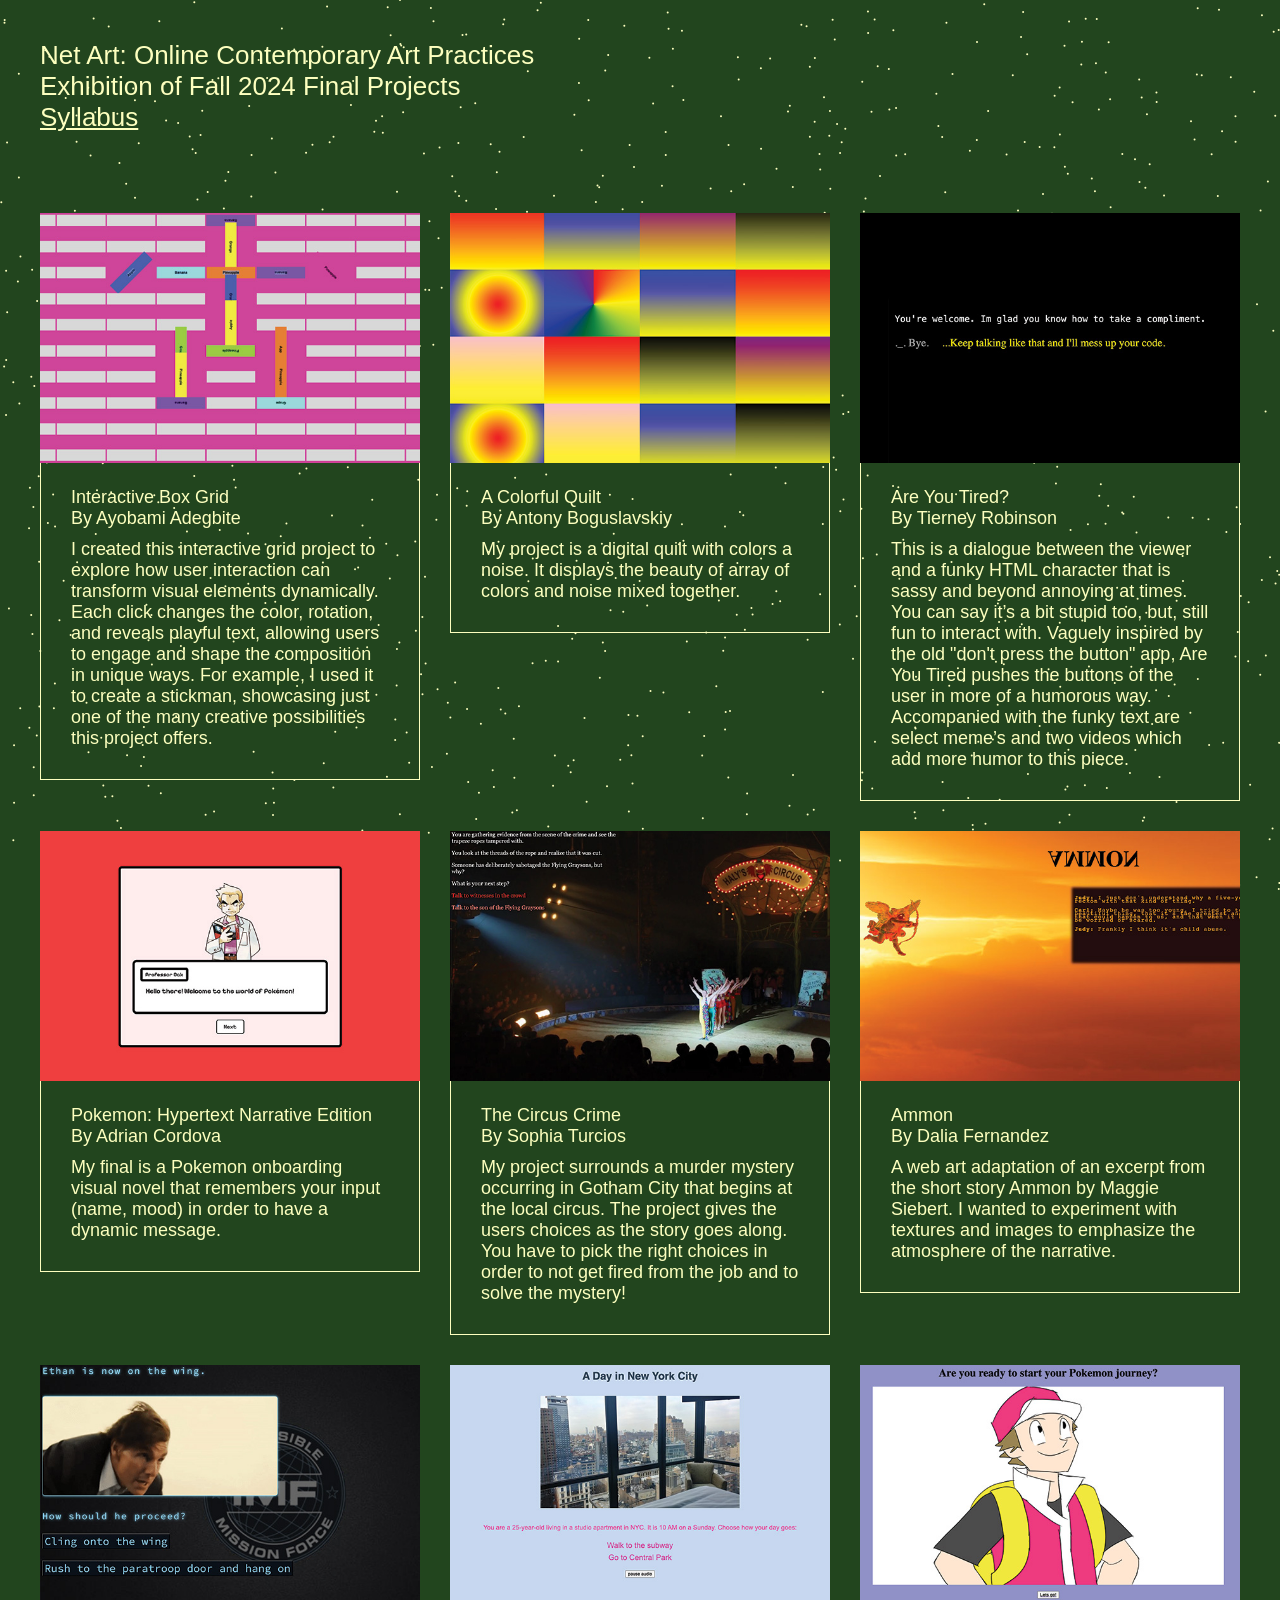
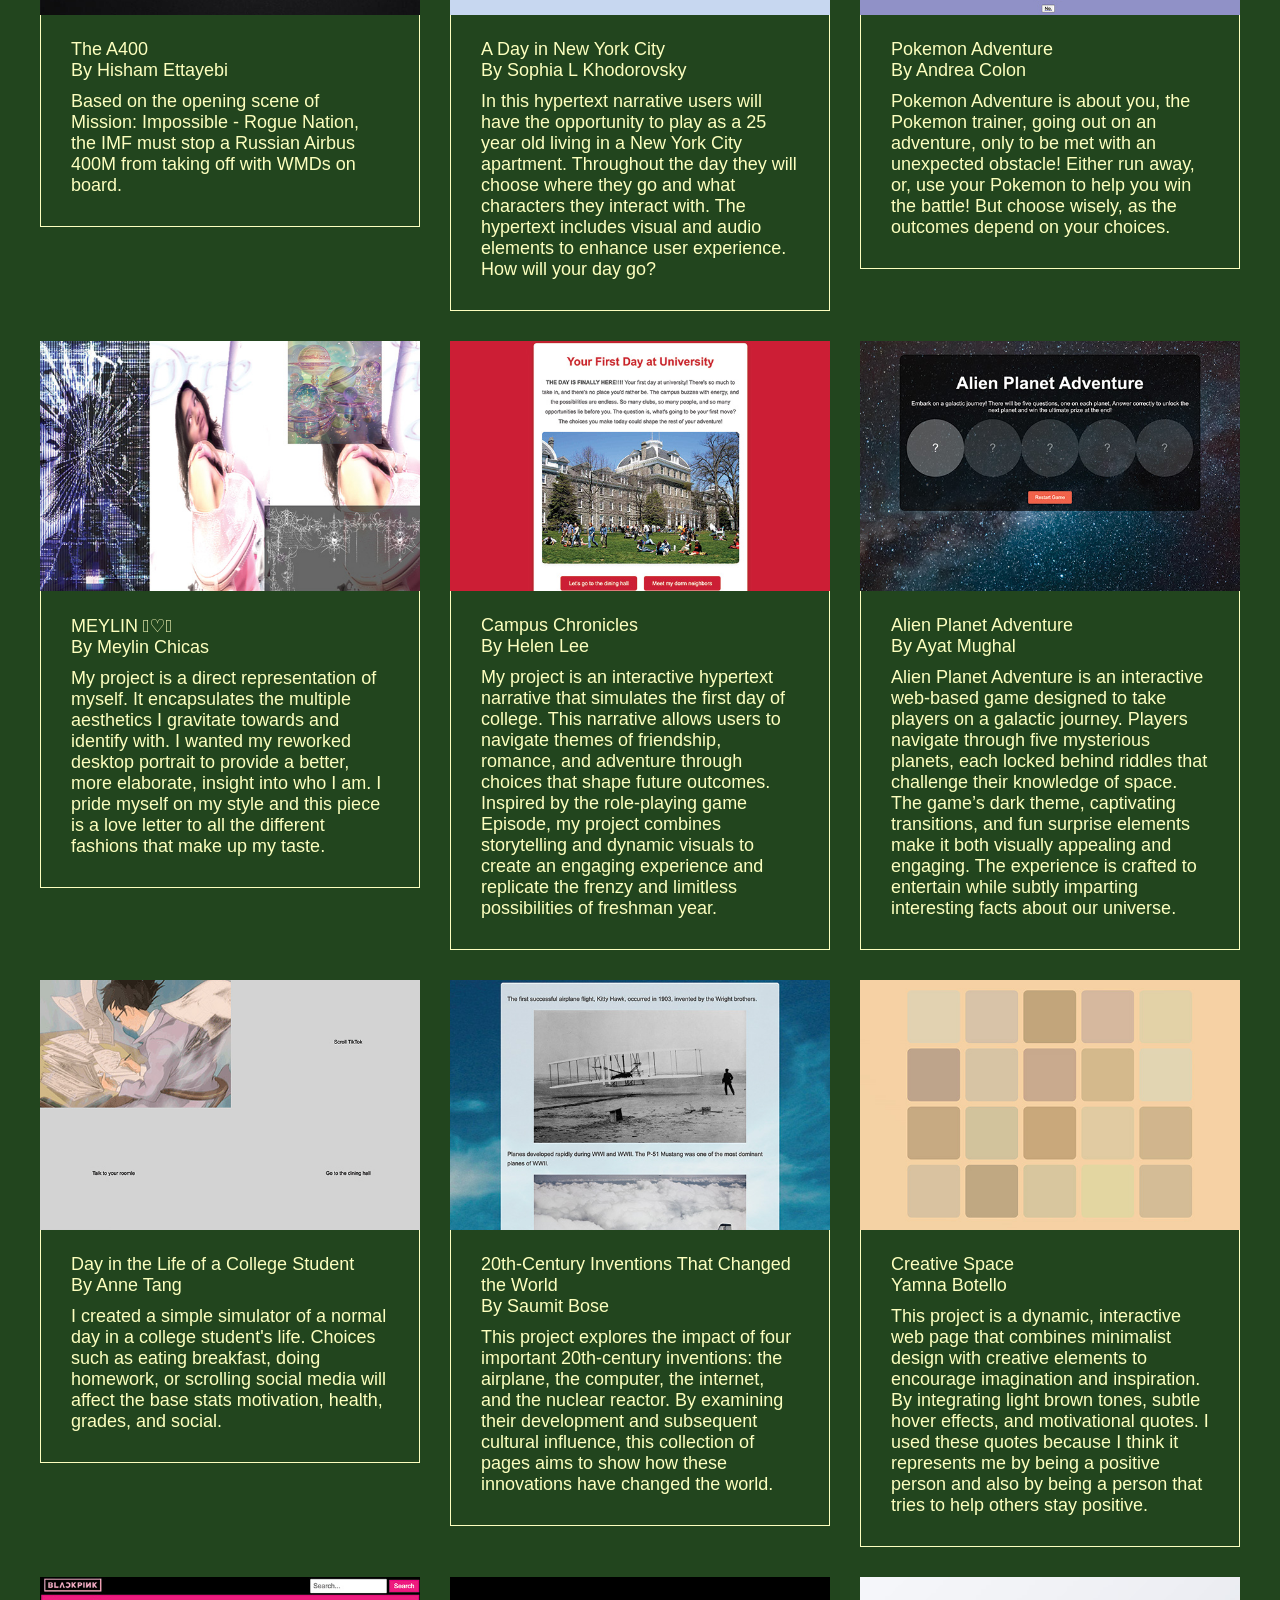
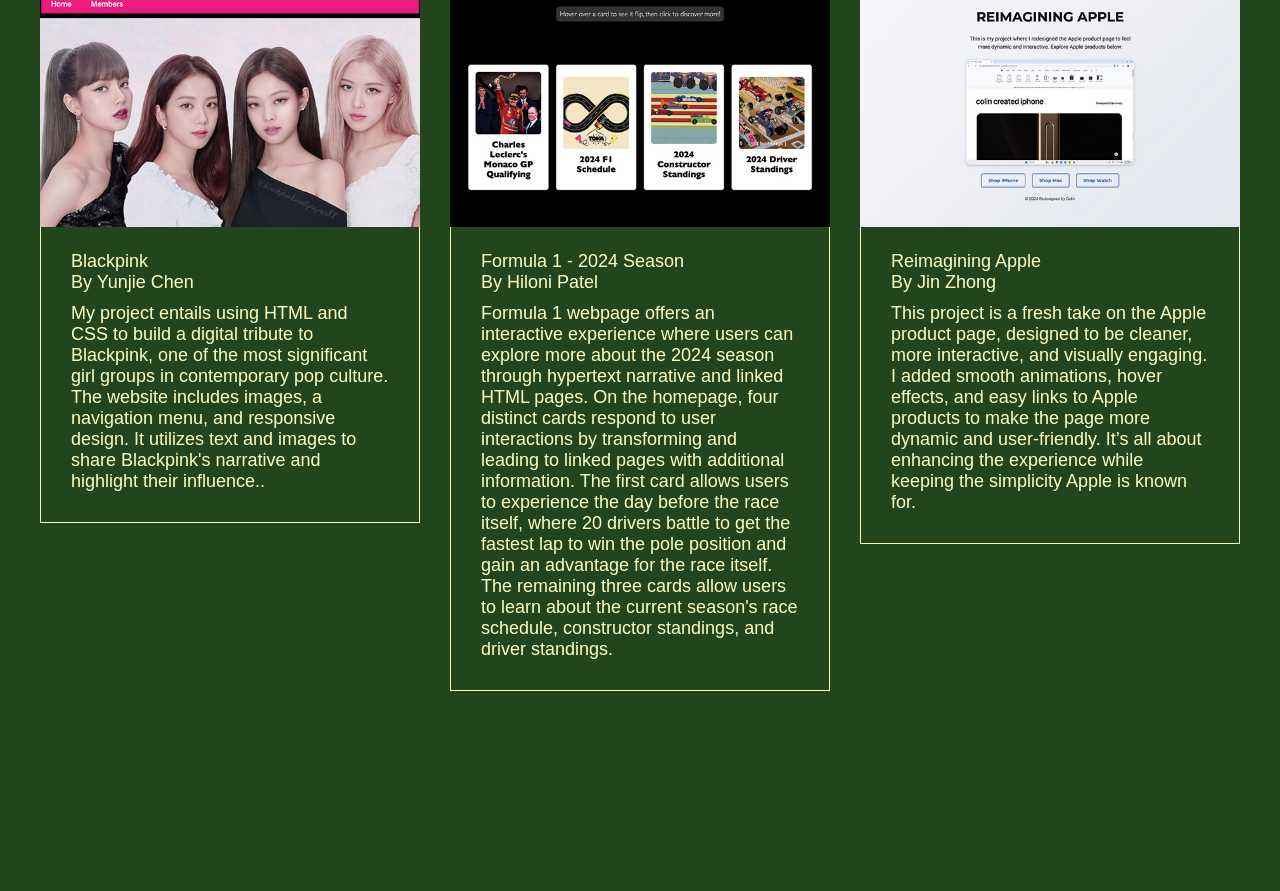
==== exhibition/index.html @ b3561371 "Add files via upload" ====
<!DOCTYPE html>
<html lang="en">

<head>
  <meta charset="UTF-8">
  <meta name="viewport" content="width=device-width, initial-scale=1.0">
  <link rel="stylesheet" href="style.css">
  <link rel="icon" type="image/x-icon" href="img/favicon.ico">
  <title>Net Art: Online Contemporary Art Practices</title>
  <style>
  </style>
</head>

<body>


  <div class="intro">
    Net Art: Online Contemporary Art Practices<br>
    Exhibition of Fall 2024 Final Projects<br>
    <a
      href="https://docs.google.com/document/d/1cRj8BVva2K4J2I3PtOFCOKs5Z78Xg0tO_2DOMsREsqs/edit?usp=sharing">Syllabus</a><br>
  </div>

  <div class="container">

    <div class="row">
      <div class="module">
        <a href="https://ayobamiama.github.io/fall-2024/Final%20Transformation%20Project/"> <img src="img/ayobami.jpg"
            alt="Final Project Image"></a>
        <div class="module-content">
          <div class="project-name">Interactive Box Grid</div>
          <div class="artist-name">By Ayobami Adegbite</div>
          <div class="project-description">I created this interactive grid project to explore how user interaction can
            transform visual
            elements dynamically. Each click changes the color, rotation, and reveals playful text,
            allowing users to engage and shape the composition in unique ways. For example, I used it to
            create a stickman, showcasing just one of the many creative possibilities this project offers.</div>
        </div>
      </div>

      <div class="module">
        <a href="https://gadyamedia.github.io/2024_net_art/quilt/"><img src="img/antony.jpg"
            alt="Final Project Image"></a>
        <div class="module-content">
          <div class="project-name">A Colorful Quilt</div>
          <div class="artist-name">By Antony Boguslavskiy</div>
          <div class="project-description">My project is a digital quilt with colors a noise. It displays the beauty of
            array of colors and noise mixed together.</div>
        </div>
      </div>

      <div class="module">
        <a
          href="https://tierneyrobinson.github.io/NETART-ONLINE_FALL_2024/Final-Hypertext_Nar/Are_You_Tired/AreYouTired.html">
          <img src="img/tierney.jpg" alt="Final Project Image"></a>
        <div class="module-content">
          <div class="project-name">Are You Tired?</div>
          <div class="artist-name">By Tierney Robinson</div>
          <div class="project-description">This is a dialogue between the viewer and a funky HTML character that is
            sassy and beyond annoying at times. You can say it’s a bit stupid too, but, still fun to interact with.
            Vaguely inspired by the old "don't press the button" app, Are You Tired pushes the buttons of the user in
            more of a humorous way. Accompanied with the funky text are select meme’s and two videos which add more
            humor to this piece.</div>
        </div>
      </div>

      <div class="module">
        <a href="https://meylinchicas.github.io/net_art_fall_2024/final/"> <img src="img/adrian.jpg"
            alt="Final Project Image"></a>
        <div class="module-content">
          <div class="project-name">Pokemon: Hypertext Narrative Edition</div>
          <div class="artist-name">By Adrian Cordova</div>
          <div class="project-description">My final is a Pokemon onboarding visual novel that remembers your input
            (name, mood) in order to have a dynamic message.</div>
        </div>
      </div>




      <div class="module">
        <a href="https://soitau.github.io/net-art/netart/finals/"> <img src="img/sophiat.jpg"
            alt="Final Project Image"></a>
        <div class="module-content">
          <div class="project-name">The Circus Crime</div>
          <div class="artist-name">By Sophia Turcios</div>
          <div class="project-description">My project surrounds a murder mystery occurring in Gotham City that begins at
            the local circus. The project gives the users choices as the story goes along. You have to pick the right
            choices in order to not get fired from the job and to solve the mystery!</div>
        </div>
      </div>

      <div class="module">
        <a href="https://dalia-fernandez-downs.github.io/net-art/ammon/pge1.html"> <img src="img/dalia.jpg"
            alt="Final Project Image"></a>
        <div class="module-content">
          <div class="project-name">Ammon</div>
          <div class="artist-name">By Dalia Fernandez</div>
          <div class="project-description">A web art adaptation of an excerpt from the short story Ammon by Maggie
            Siebert. I wanted to experiment with textures and images to emphasize the atmosphere of the narrative.</div>
        </div>
      </div>



      <div class="module">
        <a href="https://hisham2025.github.io/Hisham-net.art/hypertext-revisited/index.html"> <img src="img/hisham.jpg"
            alt="Final Project Image"></a>
        <div class="module-content">
          <div class="project-name">The A400</div>
          <div class="artist-name">By Hisham Ettayebi</div>
          <div class="project-description">Based on the opening scene of Mission: Impossible - Rogue Nation, the IMF
            must stop a Russian Airbus 400M from taking off with WMDs on board.</div>
        </div>
      </div>




      <div class="module">
        <a href="https://sophiakho1.github.io/sophia-net-art-2024/hypertext/intro.html"> <img src="img/sophia.jpg"
            alt="Final Project Image"></a>
        <div class="module-content">
          <div class="project-name">A Day in New York City</div>
          <div class="artist-name">By Sophia L Khodorovsky</div>
          <div class="project-description">In this hypertext narrative users will have the opportunity to play as a 25
            year
            old living in a New York City apartment. Throughout the day they will choose where they go and
            what characters they interact with. The hypertext includes visual and audio elements to enhance
            user experience. How will your day go?
          </div>
        </div>
      </div>

      <div class="module">
        <a href="https://adrian-cordova.github.io/net-art-fall2024/hypertext-final/1-start-new-game.html"> <img
            src="img/andrea.jpg" alt="Final Project Image"></a>
        <div class="module-content">
          <div class="project-name">Pokemon Adventure</div>
          <div class="artist-name">By Andrea Colon</div>
          <div class="project-description">Pokemon Adventure is about you, the Pokemon trainer, going out on an
            adventure, only to be met with an unexpected obstacle! Either run away, or, use your Pokemon to help you win
            the battle! But choose wisely, as the outcomes depend on your choices. </div>
        </div>
      </div>

      <div class="module">
        <a href="https://meylinchicas.github.io/net_art_fall_2024/final/"> <img src="img/meylin.jpg"
            alt="Final Project Image"></a>
        <div class="module-content">
          <div class="project-name">MEYLIN 𓆩♡𓆪</div>
          <div class="artist-name">By Meylin Chicas</div>
          <div class="project-description">My project is a direct representation of myself. It encapsulates the multiple
            aesthetics I gravitate towards and identify with. I wanted my reworked desktop portrait to provide a better,
            more elaborate, insight into who I am. I pride myself on my style and this piece is a love letter to all the
            different fashions that make up my taste.</div>
        </div>
      </div>


      <div class="module">
        <a href="https://len778.github.io/2024_net_art/hypertext_final/hypertext.html"> <img src="img/helen.jpg"
            alt="Final Project Image"></a>
        <div class="module-content">
          <div class="project-name">Campus Chronicles</div>
          <div class="artist-name">By Helen Lee</div>
          <div class="project-description">My project is an interactive hypertext narrative that simulates the first day
            of college. This narrative allows users to navigate themes of friendship, romance, and adventure through
            choices that shape future outcomes. Inspired by the role-playing game Episode, my project combines
            storytelling and dynamic visuals to create an engaging experience and replicate the frenzy and limitless
            possibilities of freshman year.
          </div>
        </div>
      </div>


      <div class="module">
        <a href="https://ayatmughal99.github.io/Netart_Hub/Galaxy/Galaxy.html"> <img src="img/ayat.jpg"
            alt="Final Project Image"></a>
        <div class="module-content">
          <div class="project-name">Alien Planet Adventure</div>
          <div class="artist-name">By Ayat Mughal</div>
          <div class="project-description">Alien Planet Adventure is an interactive web-based game designed to take
            players on a galactic journey. Players navigate through five mysterious planets, each locked behind riddles
            that challenge their knowledge of space. The game’s dark theme, captivating transitions, and fun surprise
            elements make it both visually appealing and engaging. The experience is crafted to entertain while subtly
            imparting interesting facts about our universe.
          </div>
        </div>
      </div>







      <div class="module">
        <a href="https://matchayuan.github.io/fall24-netart/hypertext/index.html"> <img src="img/anne.jpg"
            alt="Final Project Image"></a>
        <div class="module-content">
          <div class="project-name">Day in the Life of a College Student</div>
          <div class="artist-name">By Anne Tang</div>
          <div class="project-description">I created a simple simulator of a normal day in a college student's life.
            Choices such as eating breakfast, doing homework, or scrolling social media will affect the base stats
            motivation, health, grades, and social. </div>
        </div>
      </div>





      <div class="module">
        <a href="https://sbose03.github.io/net-art-Fall2024/hypertext.redraft.final/main.html"> <img
            src="img/saumit.jpg" alt="Final Project Image"></a>
        <div class="module-content">
          <div class="project-name">20th-Century Inventions That Changed the World</div>
          <div class="artist-name">By Saumit Bose</div>
          <div class="project-description">This project explores the impact of four important 20th-century inventions:
            the airplane, the
            computer, the internet, and the nuclear reactor. By examining their development and
            subsequent cultural influence, this collection of pages aims to show how these innovations have
            changed the world.</div>
        </div>
      </div>

      <div class="module">
        <a href="https://yamnabotello.github.io/net-art/Creative%20Space/index.html"> <img src="img/yamna.jpg"
            alt="Final Project Image"></a>
        <div class="module-content">
          <div class="project-name">Creative Space</div>
          <div class="artist-name">Yamna Botello</div>
          <div class="project-description">This project is a dynamic, interactive web page that combines minimalist
            design with creative elements to encourage imagination and inspiration. By integrating light brown tones,
            subtle hover effects, and motivational quotes. I used these quotes because I think it represents me by being
            a positive person and also by being a person that tries to help others stay positive. </div>
        </div>
      </div>

      <div class="module">
        <a href="https://yc1416.github.io/Net-Art/finalexhibition/index.html"><img src="img/yunjie.jpg"
            alt="Final Project Image"></a>
        <div class="module-content">
          <div class="project-name">Blackpink</div>
          <div class="artist-name">By Yunjie Chen</div>
          <div class="project-description">My project entails using HTML and CSS to build a digital tribute to
            Blackpink, one of the most significant girl groups in contemporary pop culture.
            The website includes images, a navigation menu, and responsive design. It utilizes text and images to
            share Blackpink's narrative and highlight their influence..</div>
        </div>
      </div>

      <div class="module">
        <a href="https://hilonipatel.github.io/net-art/final/index.html"> <img src="img/hiloni.jpg"
            alt="Final Project Image"></a>
        <div class="module-content">
          <div class="project-name">Formula 1 - 2024 Season</div>
          <div class="artist-name">By Hiloni Patel</div>
          <div class="project-description">Formula 1 webpage offers an interactive experience where users can explore
            more about the 2024 season through hypertext narrative and linked HTML pages. On the homepage, four distinct
            cards respond to user interactions by transforming and leading to linked pages with additional information.
            The first card allows users to experience the day before the race itself, where 20 drivers battle to get the
            fastest lap to win the pole position and gain an advantage for the race itself. The remaining three cards
            allow users to learn about the current season's race schedule, constructor standings, and driver standings.
          </div>
        </div>
      </div>

      <div class="module">
        <a href="https://jin9777.github.io/2024-fall/final%20hack/"> <img src="img/jin.jpg"
            alt="Final Project Image"></a>
        <div class="module-content">
          <div class="project-name">Reimagining Apple</div>
          <div class="artist-name">By Jin Zhong</div>
          <div class="project-description">This project is a fresh take on the Apple product page, designed to be
            cleaner, more interactive, and visually engaging. I added smooth animations, hover effects, and easy links
            to Apple products to make the page more dynamic and user-friendly. It’s all about enhancing the experience
            while keeping the simplicity Apple is known for. </div>
        </div>
      </div>

    </div>
  </div>

  <canvas id="rainCanvas"></canvas>
  <script src="raindrop.js"></script>
</body>

</html>
---- exhibition/style.css ----
body {
  font-family: Arial, Helvetica, sans-serif;
  margin: 0;
  padding: 0;
  background-color: #22451e;
}

canvas {
  position: fixed;
  top: 0;
  left: 0;
  width: 100vw;
  height: 100vh;
  z-index: -1;
}

.container {
  margin: 0 auto;
  padding-left: 40px;
  padding-right: 40px;
  padding-bottom: 200px;
}

.row {
  display: flex;
  flex-wrap: wrap;
  justify-content: flex-start;
  margin: -15px;
}

.module {
  flex: 0 1 calc(33.333% - 30px);
  margin: 15px;
  transition: transform 0.2s;
}

.module:hover {
  transform: translateY(-5px);
}

.module img {
  width: 100%;
  height: 250px;
  object-fit: cover;
}

a {
  margin: 0;
  padding: 0;
  color: #fdffbf;
}

a:visited {
  color: #fdffbf;
  text-decoration: underline;
}

a:hover {
  color: #f2fa02;
}

.module-content {
  padding: 30px 30px 30px 30px;
  font-size: 18px;
  color: #fdffbf;
  margin-top: -10px;
  border-right: 1px #fdffbf solid;
  border-left: 1px #fdffbf solid;
  border-bottom: 1px #fdffbf solid;
}

.artist-name {
  margin-bottom: 10px;
}

.project-description {}

.intro {
  font-size: 26px;
  margin: 40px 40px 80px 40px;
  width: 700px;
  color: #fdffbf;
}

@media (max-width: 991px) {
  .module {
    flex: 0 1 calc(50% - 30px);
  }
}

@media (max-width: 768px) {
  .module {
    flex: 0 1 calc(100% - 30px);
  }

  .row {
    justify-content: center;
  }
}
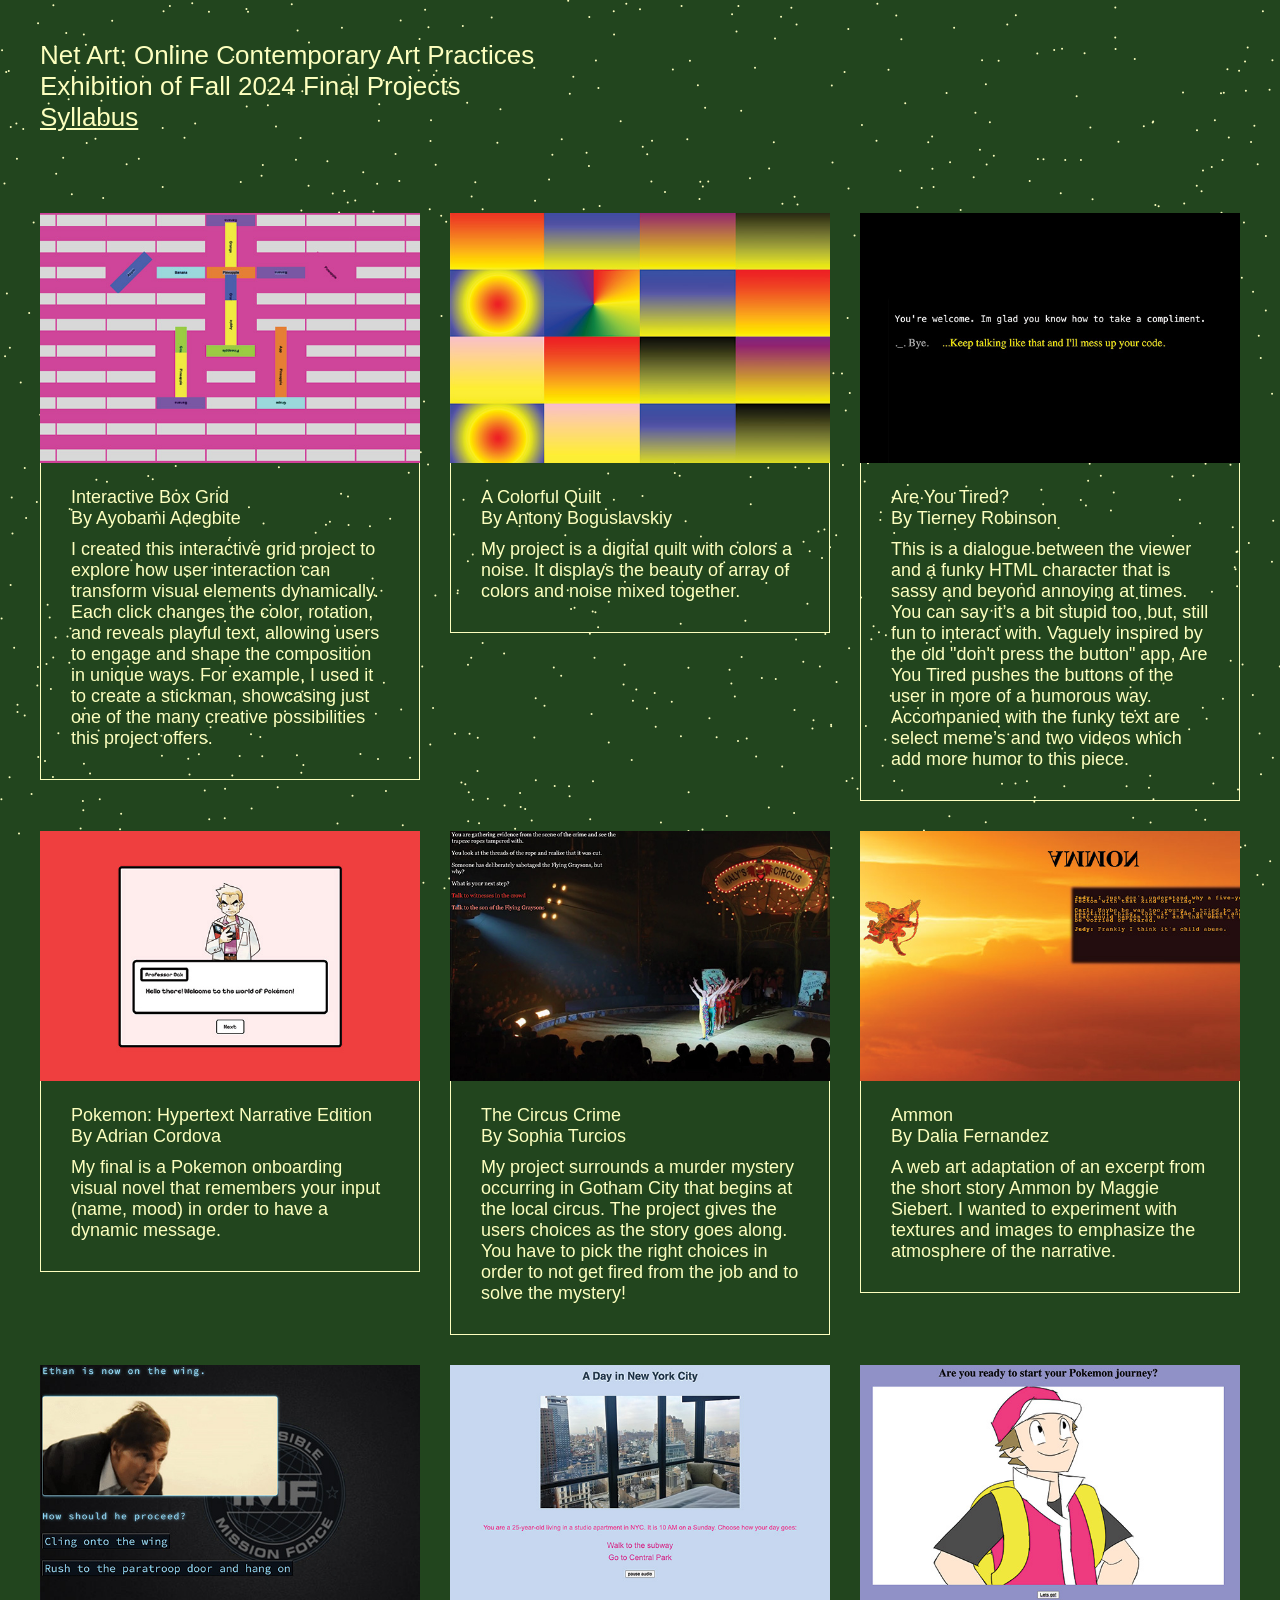
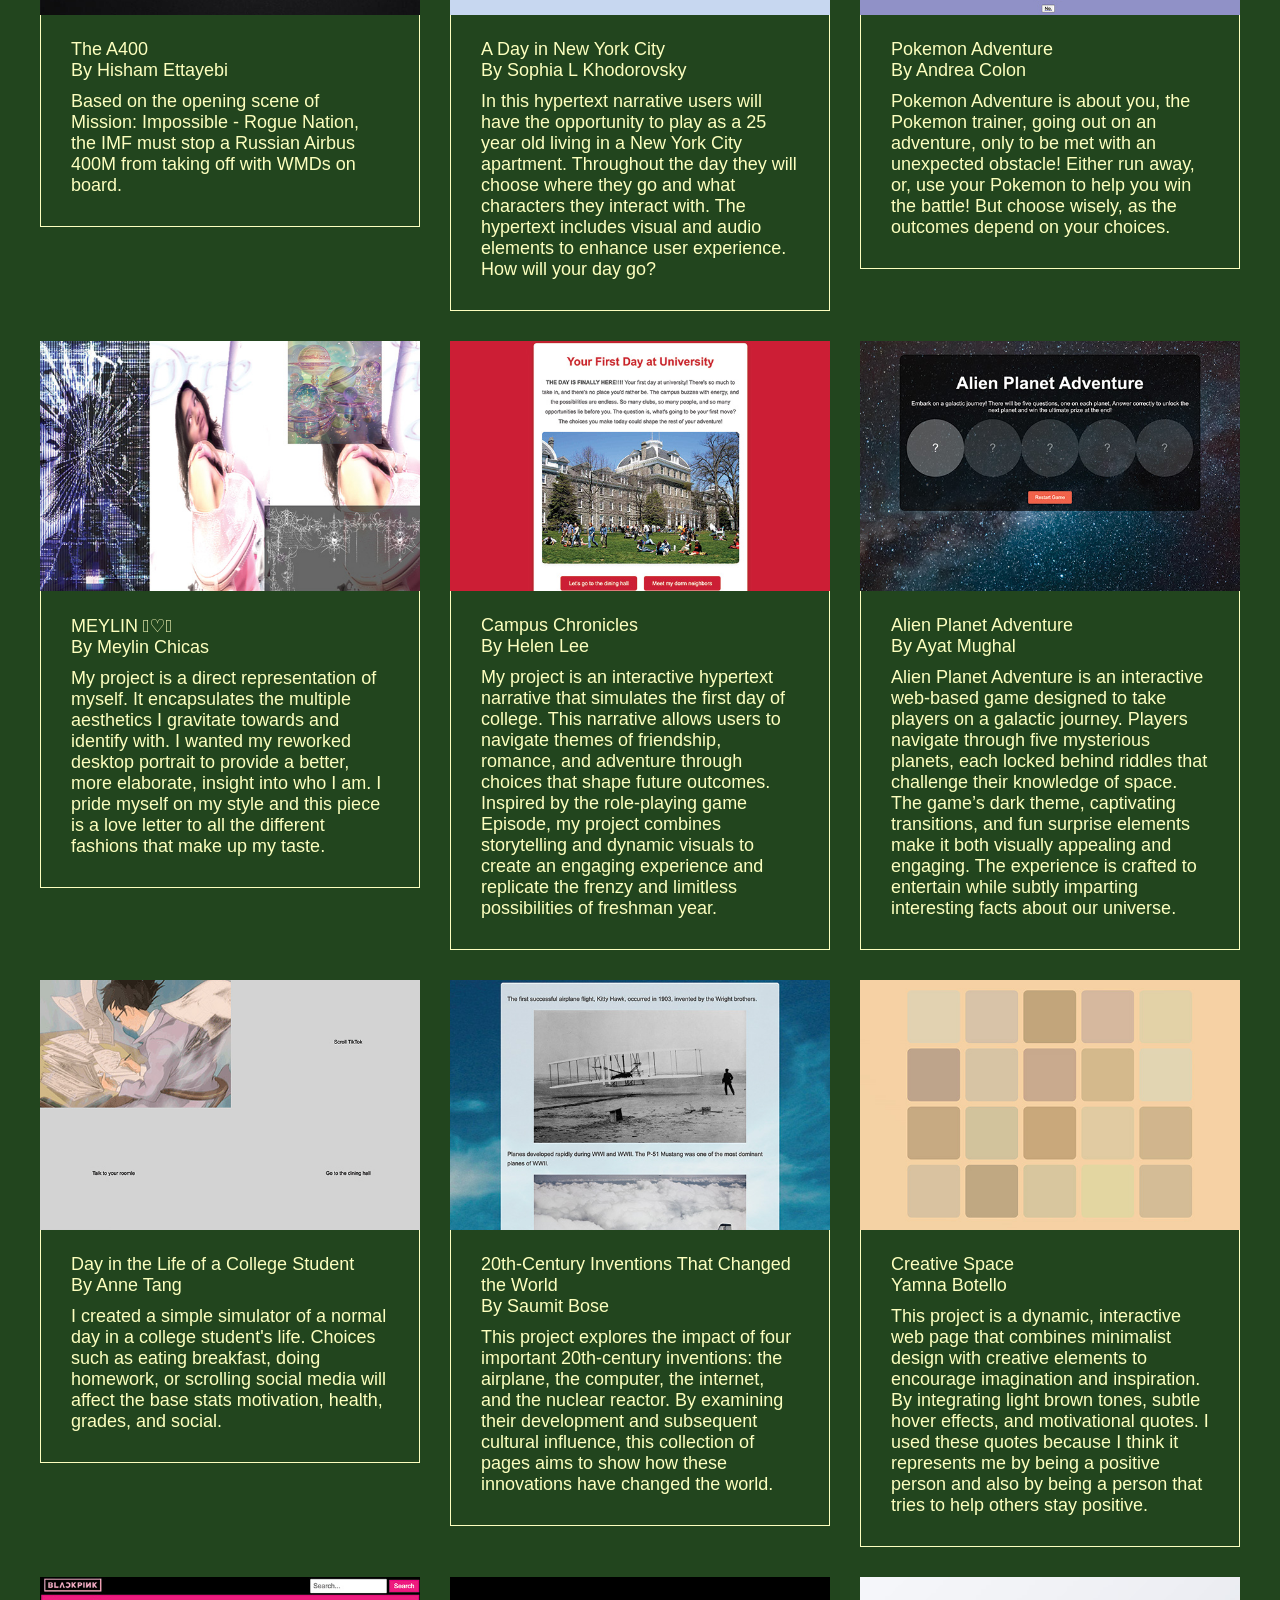
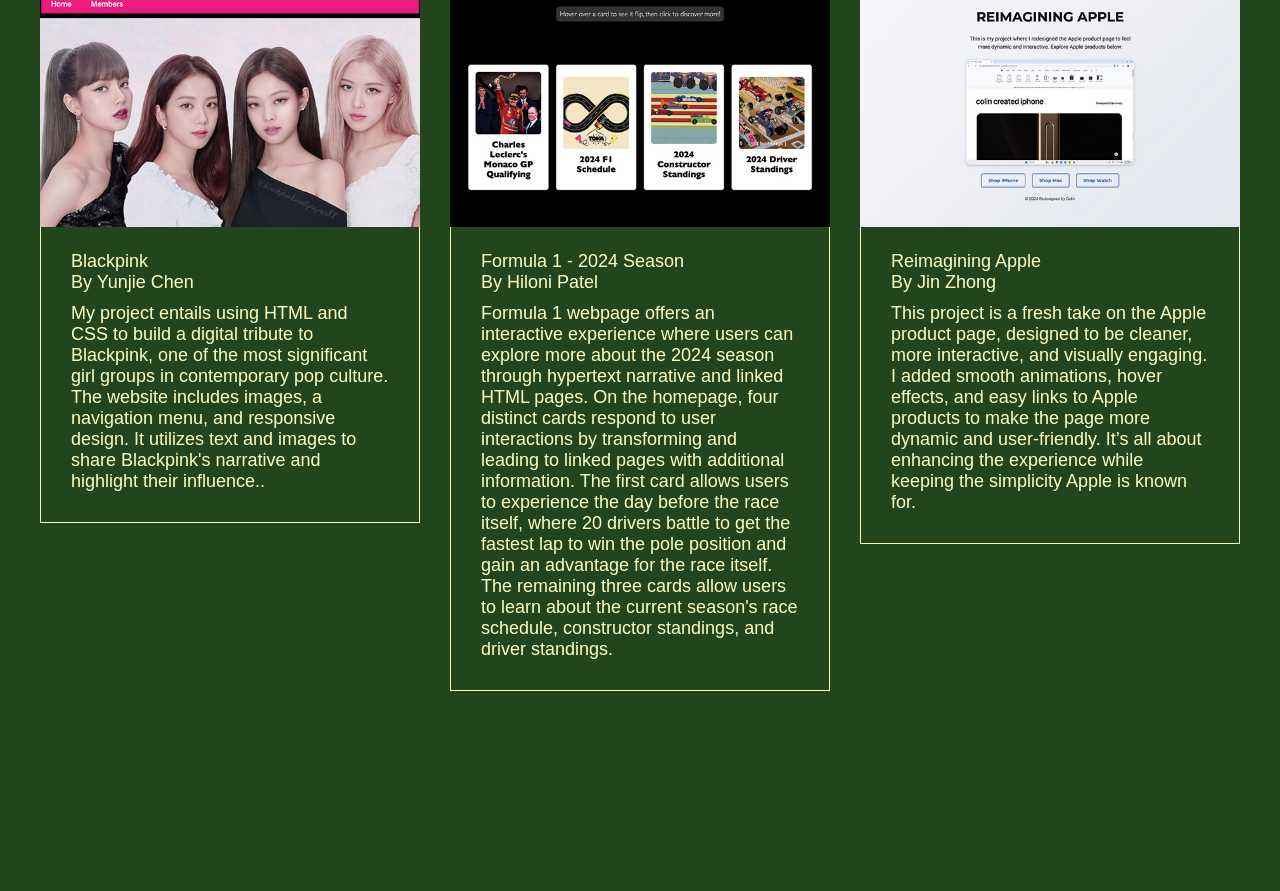
==== commit 80d1eb1c: "Add files via upload" ====
--- a/exhibition/index.html
+++ b/exhibition/index.html
@@ -65,7 +65,7 @@
       </div>
 
       <div class="module">
-        <a href="https://meylinchicas.github.io/net_art_fall_2024/final/"> <img src="img/adrian.jpg"
+        <a href="https://adrian-cordova.github.io/net-art-fall2024/hypertext-final/menu.html"> <img src="img/adrian.jpg"
             alt="Final Project Image"></a>
         <div class="module-content">
           <div class="project-name">Pokemon: Hypertext Narrative Edition</div>
@@ -133,7 +133,7 @@
       </div>
 
       <div class="module">
-        <a href="https://adrian-cordova.github.io/net-art-fall2024/hypertext-final/1-start-new-game.html"> <img
+        <a href="https://acolonrutgers.github.io/net_art_f2024/hypertextfinal/index.html"> <img
             src="img/andrea.jpg" alt="Final Project Image"></a>
         <div class="module-content">
           <div class="project-name">Pokemon Adventure</div>
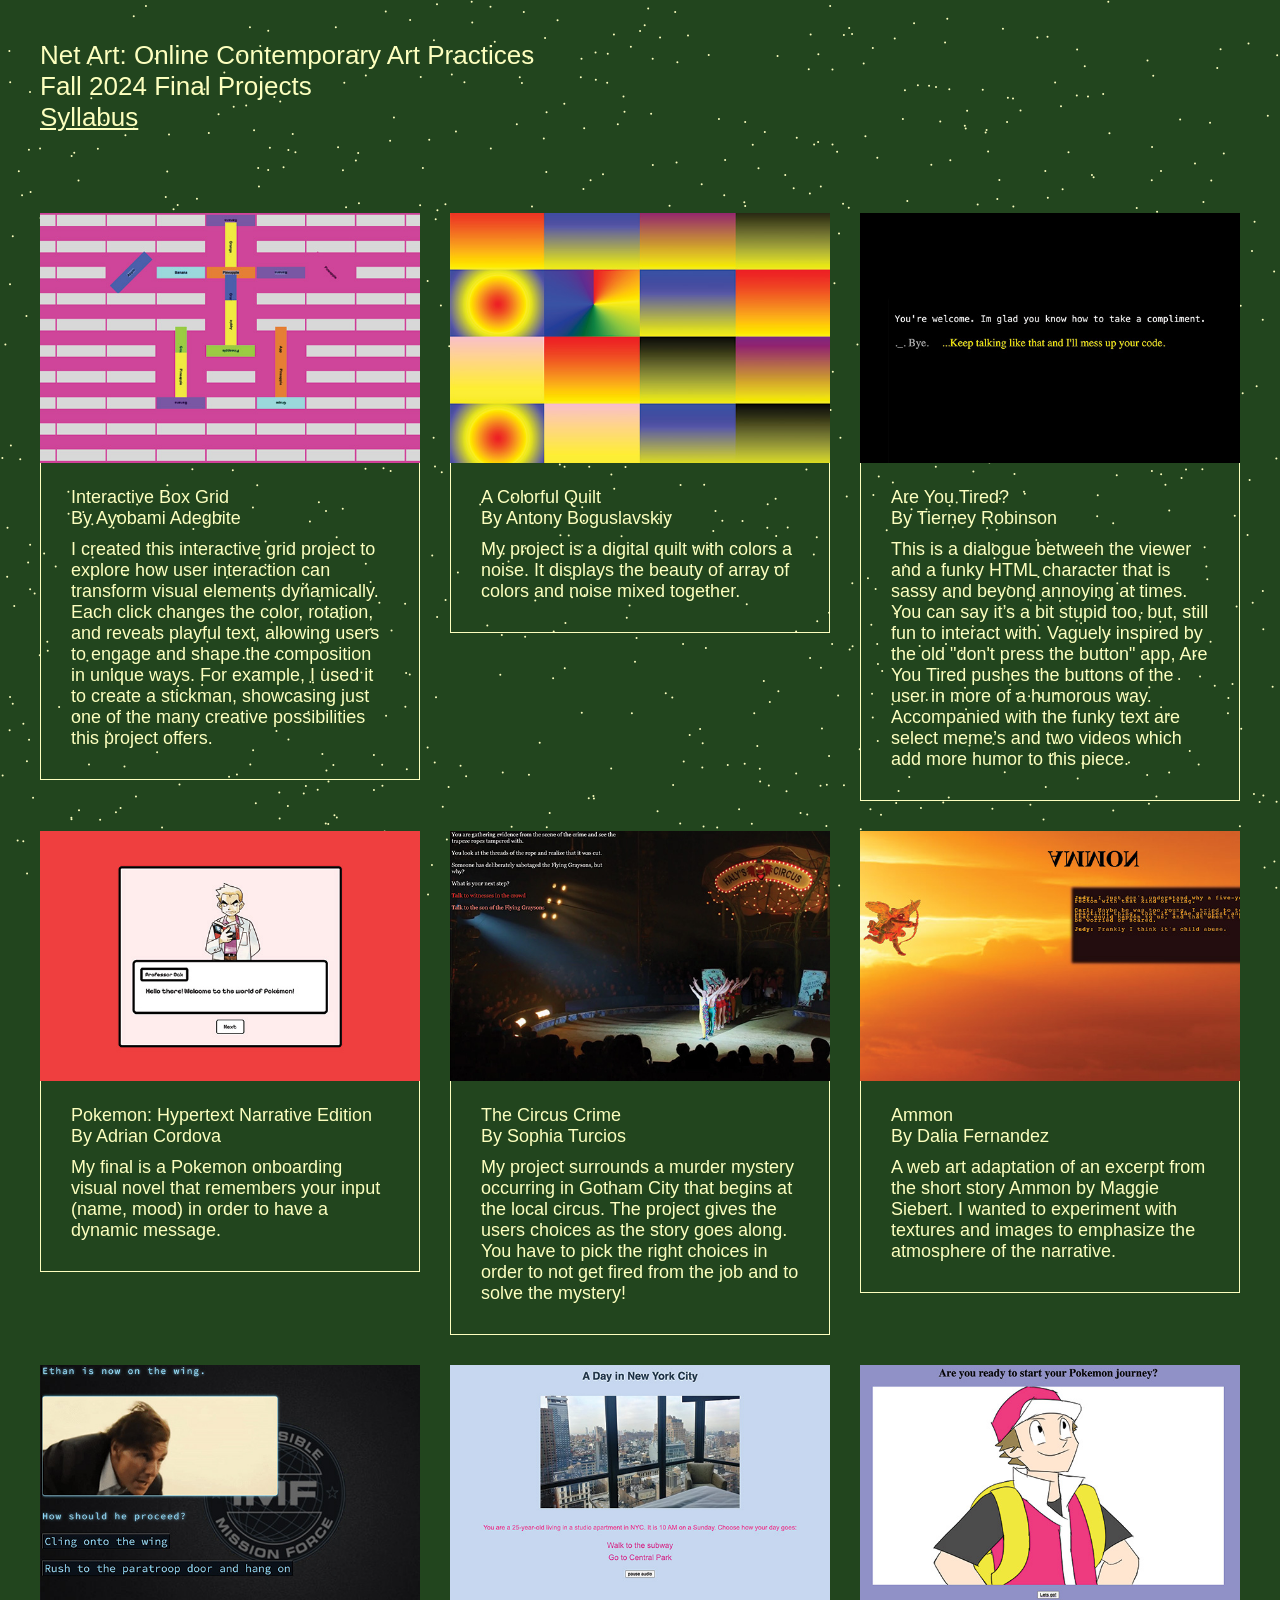
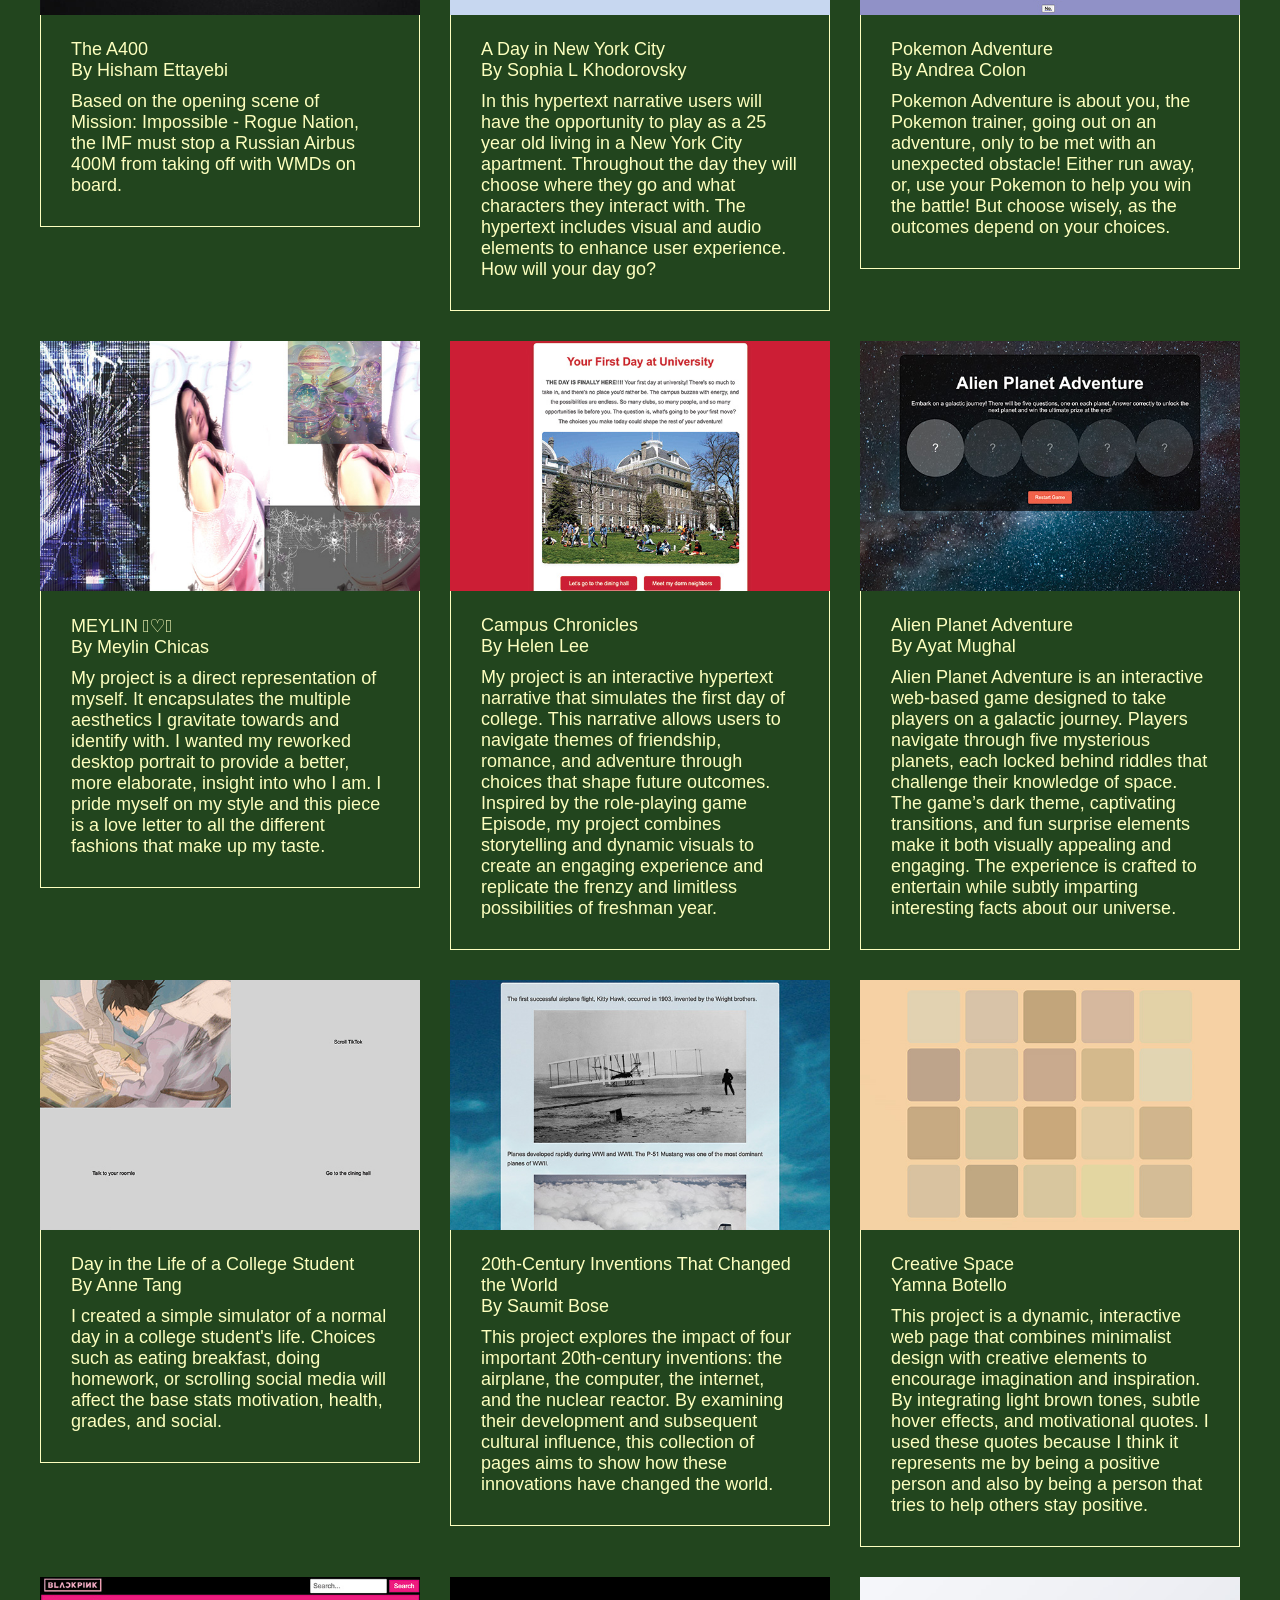
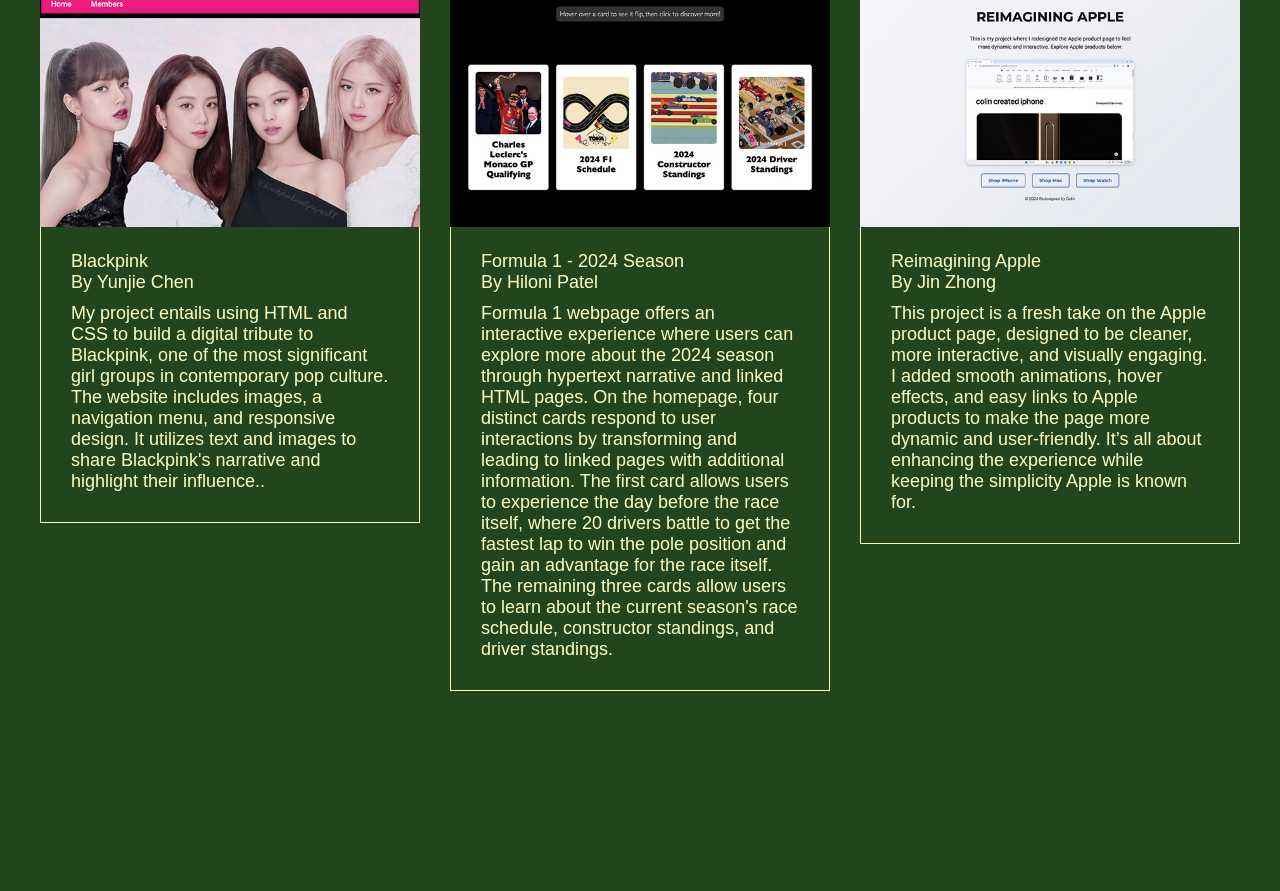
==== commit 259250ef: "Add files via upload" ====
--- a/exhibition/index.html
+++ b/exhibition/index.html
@@ -16,7 +16,7 @@
 
   <div class="intro">
     Net Art: Online Contemporary Art Practices<br>
-    Exhibition of Fall 2024 Final Projects<br>
+    Fall 2024 Final Projects<br>
     <a
       href="https://docs.google.com/document/d/1cRj8BVva2K4J2I3PtOFCOKs5Z78Xg0tO_2DOMsREsqs/edit?usp=sharing">Syllabus</a><br>
   </div>
--- a/exhibition/style.css
+++ b/exhibition/style.css
@@ -78,7 +78,6 @@
 .intro {
   font-size: 26px;
   margin: 40px 40px 80px 40px;
-  width: 700px;
   color: #fdffbf;
 }
 
@@ -86,11 +85,18 @@
   .module {
     flex: 0 1 calc(50% - 30px);
   }
+  .intro {
+    font-size: 22px;
+  }
 }
 
 @media (max-width: 768px) {
   .module {
     flex: 0 1 calc(100% - 30px);
+    font-size: 20px;
+  }
+  .intro {
+    font-size: 20px;
   }
 
   .row {
